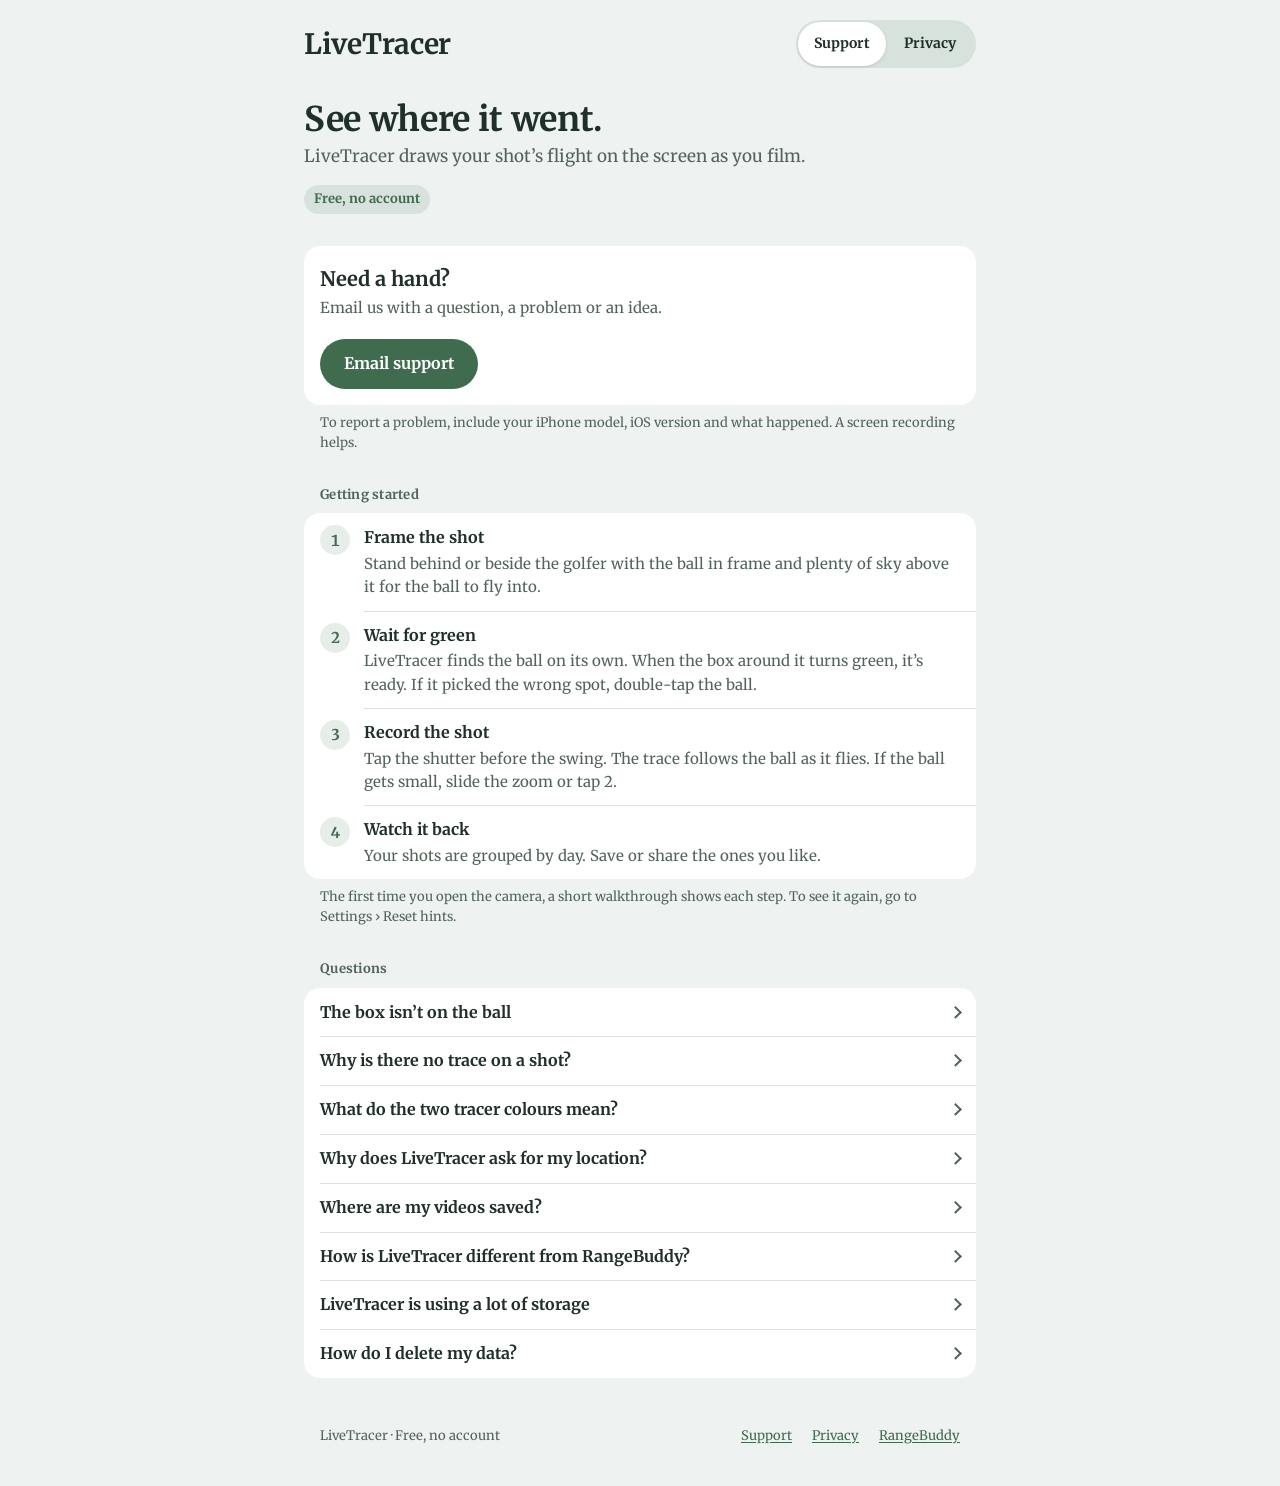
==== livetracer/index.html @ a03ba457 "[feature]: Add the site home page and LiveTracer support and privacy pages The site root had no inde" ====
<!doctype html>
<html lang="en">
<head>
<meta charset="utf-8">
<meta name="viewport" content="width=device-width, initial-scale=1, viewport-fit=cover">
<title>LiveTracer</title>
<meta name="description" content="LiveTracer draws your golf shot’s flight as you film it on iPhone. Help, setup tips and how to reach us.">
<meta name="theme-color" content="#EEF2F1" media="(prefers-color-scheme: light)">
<meta name="theme-color" content="#1F2F2A" media="(prefers-color-scheme: dark)">
<link rel="stylesheet" href="../assets/site.css">
</head>
<body>
<a class="skip" href="#main">Skip to content</a>
<div class="page">
  <header class="banner">
    <a class="brand brand-text" href="./">LiveTracer</a>
    <nav class="segmented" aria-label="Pages">
      <a href="./" aria-current="page">Support</a>
      <a href="privacy/">Privacy</a>
    </nav>
  </header>

  <main id="main">
    <h1 class="title">See where it went.</h1>
    <p class="lede">LiveTracer draws your shot’s flight on the screen as you film.</p>
    <p><span class="badge">Free, no account</span></p>

    <section aria-labelledby="contact-heading">
      <h2 class="visually-hidden" id="contact-heading">Contact</h2>
      <div class="group">
        <div class="hero">
          <div>
            <h3>Need a hand?</h3>
            <p>Email us with a question, a problem or an idea.</p>
          </div>
        </div>
        <div class="actions"><a class="button" href="mailto:keplee99@gmail.com?subject=LiveTracer%20support">Email support</a></div>
      </div>
      <p class="section-footer">To report a problem, include your iPhone model, iOS version and what happened. A screen recording helps.</p>
    </section>

    <section aria-labelledby="start-heading">
      <h2 class="section-header" id="start-heading">Getting started</h2>
      <ol class="group has-icons">
        <li class="row">
          <span class="step-number" aria-hidden="true">1</span>
          <div class="row-body"><p class="row-title">Frame the shot</p><p class="row-text">Stand behind or beside the golfer with the ball in frame and plenty of sky above it for the ball to fly into.</p></div>
        </li>
        <li class="row">
          <span class="step-number" aria-hidden="true">2</span>
          <div class="row-body"><p class="row-title">Wait for green</p><p class="row-text">LiveTracer finds the ball on its own. When the box around it turns green, it’s ready. If it picked the wrong spot, double-tap the ball.</p></div>
        </li>
        <li class="row">
          <span class="step-number" aria-hidden="true">3</span>
          <div class="row-body"><p class="row-title">Record the shot</p><p class="row-text">Tap the shutter before the swing. The trace follows the ball as it flies. If the ball gets small, slide the zoom or tap 2.</p></div>
        </li>
        <li class="row">
          <span class="step-number" aria-hidden="true">4</span>
          <div class="row-body"><p class="row-title">Watch it back</p><p class="row-text">Your shots are grouped by day. Save or share the ones you like.</p></div>
        </li>
      </ol>
      <p class="section-footer">The first time you open the camera, a short walkthrough shows each step. To see it again, go to Settings › Reset hints.</p>
    </section>

    <section aria-labelledby="faq-heading">
      <h2 class="section-header" id="faq-heading">Questions</h2>
      <div class="group">
        <details class="row">
          <summary>The box isn’t on the ball</summary>
          <div class="answer"><p>Double-tap the ball to move the box there. Tap reset to let LiveTracer search on its own again.</p></div>
        </details>
        <details class="row">
          <summary>Why is there no trace on a shot?</summary>
          <div class="answer"><p>The tracer needs to see the ball leave. Wait for the green box before the swing, keep the ball in frame, and avoid filming straight into the sun. Zooming in helps when the ball is far away.</p></div>
        </details>
        <details class="row">
          <summary>What do the two tracer colours mean?</summary>
          <div class="answer"><p><span class="swatch tracer" aria-hidden="true"></span>The tracer colour is where LiveTracer saw the ball.</p><p><span class="swatch projected" aria-hidden="true"></span>Yellow is the projected rest of the flight, estimated from what it saw.</p></div>
        </details>
        <details class="row">
          <summary>Why does LiveTracer ask for my location?</summary>
          <div class="answer"><p>To label each day’s shots with the course or town you were at. It’s optional: say no and your shots simply have no place name. See <a href="privacy/">Privacy</a>.</p></div>
        </details>
        <details class="row">
          <summary>Where are my videos saved?</summary>
          <div class="answer"><p>In LiveTracer on your iPhone, grouped by day. To keep a copy somewhere else, share a shot or save it to Photos.</p></div>
        </details>
        <details class="row">
          <summary>How is LiveTracer different from RangeBuddy?</summary>
          <div class="answer"><p>LiveTracer is for filming one shot at a time and seeing its trace straight away. <a href="../">RangeBuddy</a> sits on a stand at the range and clips every swing of a practice session on its own.</p></div>
        </details>
        <details class="row">
          <summary>LiveTracer is using a lot of storage</summary>
          <div class="answer"><p>Videos take space. Delete shots you no longer need, after saving any you want to keep to Photos.</p></div>
        </details>
        <details class="row">
          <summary>How do I delete my data?</summary>
          <div class="answer"><p>Delete shots in the app, or delete LiveTracer from your iPhone to remove everything it stored.</p></div>
        </details>
      </div>
    </section>
  </main>

  <footer class="footer">
    <span>LiveTracer · Free, no account</span>
    <nav aria-label="Footer"><a href="./">Support</a><a href="privacy/">Privacy</a><a href="../">RangeBuddy</a></nav>
  </footer>
</div>
</body>
</html>
---- assets/site.css ----
/* RangeBuddy site: the app's brand tokens (docs/architecture/brand.md, Original theme) laid out
   like native iOS grouped lists. Sizes are in rem so they follow the reader's text size; on iOS
   Safari `-apple-system-body` makes rem follow Dynamic Type. */

@font-face {
  font-family: "Merriweather";
  src: url("fonts/merriweather-400.woff2") format("woff2");
  font-weight: 400;
  font-style: normal;
  font-display: swap;
}
@font-face {
  font-family: "Merriweather";
  src: url("fonts/merriweather-700.woff2") format("woff2");
  font-weight: 700;
  font-style: normal;
  font-display: swap;
}

/* Brand colour jobs: action, text, secondary text, ground, surface, selection. */
:root {
  color-scheme: light dark;
  --action: #3F6B4F;
  --on-action: #FFFFFF;
  --sage: #8DB09A;
  --text: #1F2F2A;
  --secondary: #52645A;
  --ground: #EEF2F1;
  --surface: #FFFFFF;
  --selection: #B33A0A;
  --tracer: #F05A1A;
  --projected: #FFD60A;
  --separator: rgba(31, 47, 42, 0.14);
  --pill: rgba(63, 107, 79, 0.12);
  --radius-card: 1rem;
  --gutter: max(16px, env(safe-area-inset-left));
  --font: "Merriweather", Georgia, "Times New Roman", serif;
}
@media (prefers-color-scheme: dark) {
  :root:not([data-theme="light"]) {
    --action: #8DB99E;
    --on-action: #1F2F2A;
    --sage: #8DB99E;
    --text: #EEF2F1;
    --secondary: #B9C8BF;
    --ground: #1F2F2A;
    --surface: #293C33;
    --selection: #FF9B6B;
    --separator: rgba(238, 242, 241, 0.16);
    --pill: rgba(141, 185, 158, 0.16);
  }
}
:root[data-theme="dark"] {
  --action: #8DB99E;
  --on-action: #1F2F2A;
  --sage: #8DB99E;
  --text: #EEF2F1;
  --secondary: #B9C8BF;
  --ground: #1F2F2A;
  --surface: #293C33;
  --selection: #FF9B6B;
  --separator: rgba(238, 242, 241, 0.16);
  --pill: rgba(141, 185, 158, 0.16);
}
/* Increase Contrast: secondary text and separators move a step towards the text colour. */
@media (prefers-contrast: more) {
  :root { --secondary: var(--text); --separator: rgba(31, 47, 42, 0.4); }
  @media (prefers-color-scheme: dark) {
    :root:not([data-theme="light"]) { --separator: rgba(238, 242, 241, 0.45); }
  }
}

@supports (font: -apple-system-body) {
  html { font: -apple-system-body; }
}

*, *::before, *::after { box-sizing: border-box; }

body {
  margin: 0;
  background: var(--ground);
  color: var(--text);
  font-family: var(--font);
  font-size: 1rem;
  line-height: 1.55;
  -webkit-text-size-adjust: 100%;
  text-rendering: optimizeLegibility;
}

a { color: var(--action); text-underline-offset: 0.15em; }
a:hover { text-decoration-thickness: 2px; }
:focus-visible { outline: 3px solid var(--action); outline-offset: 2px; border-radius: 6px; }

.skip {
  position: absolute; left: -9999px; top: 0;
  background: var(--surface); color: var(--text); padding: 0.75rem 1rem;
}
.skip:focus { left: var(--gutter); top: 0.5rem; z-index: 2; }

.page {
  max-width: 44rem;
  margin: 0 auto;
  padding: max(1.25rem, env(safe-area-inset-top)) max(var(--gutter), env(safe-area-inset-right))
           max(2.5rem, env(safe-area-inset-bottom)) var(--gutter);
}

/* Banner: wordmark then logo, the golfer's feet on the wordmark's baseline (brand: home banner). */
.banner { display: flex; flex-wrap: wrap; align-items: center; justify-content: space-between; gap: 1rem; }
.brand { display: inline-flex; align-items: flex-end; gap: 0.3rem; color: var(--text); text-decoration: none; }
.wordmark {
  display: block;
  height: 2rem;
  aspect-ratio: 292.8 / 64;
  background: currentColor;
  -webkit-mask: url("rangebuddy-wordmark.svg") no-repeat left center / contain;
          mask: url("rangebuddy-wordmark.svg") no-repeat left center / contain;
}
.brand picture, .brand img {
  display: block;
  height: 2.3rem; /* 1.15 × the wordmark image */
  width: auto;
  margin-bottom: 0.41rem; /* the wordmark's descender space (20.3 % of its height) */
}

/* A native segmented control, as links between the two pages. */
.segmented {
  display: inline-flex;
  padding: 2px;
  border-radius: 999px;
  background: var(--pill);
}
.segmented a {
  min-height: 44px;
  min-width: 5.5rem;
  padding: 0.5rem 1rem;
  display: inline-flex; align-items: center; justify-content: center;
  border-radius: 999px;
  color: var(--text);
  font-size: 0.875rem;
  font-weight: 700;
  text-decoration: none;
}
.segmented a[aria-current="page"] {
  background: var(--surface);
  box-shadow: 0 1px 3px rgba(0, 0, 0, 0.12);
}

/* Large title, like a navigation bar's. */
.title { margin: 2rem 0 0.25rem; font-size: 2.125rem; line-height: 1.15; font-weight: 700; letter-spacing: -0.01em; }
.lede { margin: 0 0 0.5rem; color: var(--secondary); font-size: 1.0625rem; }
.updated { margin: 0; color: var(--secondary); font-size: 0.8125rem; }

/* Inset grouped sections. */
section { margin-top: 2rem; }
.section-header {
  margin: 0 0 0.5rem;
  padding: 0 1rem;
  color: var(--secondary);
  font-size: 0.8125rem;
  font-weight: 700;
  letter-spacing: 0.02em;
}
.section-footer { margin: 0.5rem 0 0; padding: 0 1rem; color: var(--secondary); font-size: 0.8125rem; }
.group {
  margin: 0;
  padding: 0;
  list-style: none;
  background: var(--surface);
  border-radius: var(--radius-card);
  overflow: hidden;
}
.row {
  position: relative;
  display: flex;
  align-items: flex-start;
  gap: 0.875rem;
  min-height: 44px;
  padding: 0.75rem 1rem;
}
/* Separators inset to the text, as in iOS lists. */
.row + .row::before {
  content: "";
  position: absolute;
  top: 0; right: 0; left: var(--separator-inset, 1rem);
  border-top: 1px solid var(--separator);
}
.group.has-icons { --separator-inset: 3.75rem; }
.row-body { flex: 1 1 auto; min-width: 0; }
.row-title { margin: 0; font-weight: 700; }
.row-text { margin: 0.125rem 0 0; color: var(--secondary); font-size: 0.9375rem; }
.row-value { flex: none; color: var(--secondary); }
.row.summary { align-items: center; }

/* A rounded-square icon tile, like Settings rows. */
.tile {
  flex: none;
  width: 1.875rem; height: 1.875rem;
  margin-top: 0.1rem;
  border-radius: 0.5rem;
  display: grid; place-items: center;
  background: var(--action);
  color: var(--on-action);
}
.tile svg { width: 1.125rem; height: 1.125rem; }

.prose { padding: 1rem; }
.prose p { margin: 0; }
.prose p + p, .prose ul { margin-top: 0.75rem; }
.prose ul { padding-left: 1.25rem; margin-bottom: 0; }
.prose li + li { margin-top: 0.375rem; }

/* The highlight card that opens each page. */
.hero { padding: 1.25rem 1rem; display: flex; gap: 1rem; align-items: center; }
.hero img { flex: none; width: 3.5rem; height: 3.5rem; border-radius: 0.875rem; }
.hero h2, .hero h3 { margin: 0; font-size: 1.25rem; line-height: 1.3; }
.visually-hidden {
  position: absolute; width: 1px; height: 1px; overflow: hidden;
  clip: rect(0 0 0 0); clip-path: inset(50%); white-space: nowrap;
}
.hero p { margin: 0.25rem 0 0; color: var(--secondary); font-size: 0.9375rem; }

/* Disclosure rows for questions. */
details.row { display: block; padding: 0; }
details.row summary {
  list-style: none;
  cursor: pointer;
  display: flex; align-items: center; gap: 0.75rem;
  min-height: 44px;
  padding: 0.75rem 1rem;
  font-weight: 700;
}
details.row summary::-webkit-details-marker { display: none; }
details.row summary::after {
  content: "";
  flex: none;
  margin-left: auto;
  width: 0.55rem; height: 0.55rem;
  border-right: 2px solid var(--secondary);
  border-bottom: 2px solid var(--secondary);
  transform: rotate(-45deg);
  transition: transform 0.2s ease;
}
details.row[open] summary::after { transform: rotate(45deg); }
details.row .answer { padding: 0 1rem 1rem; color: var(--secondary); font-size: 0.9375rem; }
details.row .answer p { margin: 0; }
details.row .answer p + p { margin-top: 0.5rem; }

/* Numbered steps. */
.step-number {
  flex: none;
  width: 1.875rem; height: 1.875rem;
  border-radius: 999px;
  display: grid; place-items: center;
  background: var(--pill);
  color: var(--action);
  font-weight: 700;
  font-size: 0.9375rem;
  font-variant-numeric: tabular-nums;
}

/* The tracer's two colours, as in the export badge. */
.swatch { display: inline-block; width: 1rem; height: 0.25rem; border-radius: 2px; vertical-align: middle; margin-right: 0.35rem; }
.swatch.tracer { background: var(--tracer); }
.swatch.projected { background: var(--projected); }

/* The one primary action: a filled capsule. */
.button {
  display: inline-flex; align-items: center; justify-content: center; gap: 0.5rem;
  min-height: 50px;
  padding: 0.75rem 1.5rem;
  border-radius: 999px;
  background: var(--action);
  color: var(--on-action);
  font-weight: 700;
  text-decoration: none;
}
.button:hover { filter: brightness(1.06); text-decoration: none; }
.actions { padding: 0 1rem 1rem; }

.badge {
  display: inline-block;
  padding: 0.25rem 0.625rem;
  border-radius: 999px;
  background: var(--pill);
  color: var(--action);
  font-size: 0.8125rem;
  font-weight: 700;
}

.footer {
  margin-top: 3rem;
  padding: 0 1rem;
  color: var(--secondary);
  font-size: 0.8125rem;
  display: flex; flex-wrap: wrap; gap: 0.5rem 1.25rem; justify-content: space-between;
}
.footer nav { display: flex; gap: 1.25rem; }

@media (max-width: 30rem) {
  .title { font-size: 1.875rem; margin-top: 1.5rem; }
  .segmented { width: 100%; }
  .segmented a { flex: 1 1 0; min-width: 0; }
  .button { width: 100%; }
}

@media (prefers-reduced-motion: reduce) {
  details.row summary::after { transition: none; }
}

/* LiveTracer has no logo yet (brand.md): its name in Merriweather stands in for it. */
.brand-text { font-size: 1.75rem; font-weight: 700; line-height: 1; letter-spacing: -0.01em; padding: 0.4rem 0; }

/* App rows on the home page: a linked row with a chevron, like a navigation list. */
a.row { color: var(--text); text-decoration: none; align-items: center; }
a.row:hover .row-title { text-decoration: underline; text-underline-offset: 0.15em; }
a.row::after {
  content: "";
  flex: none;
  width: 0.5rem; height: 0.5rem;
  border-right: 2px solid var(--secondary);
  border-bottom: 2px solid var(--secondary);
  transform: rotate(-45deg);
}
.group.links { margin-top: 0.75rem; }
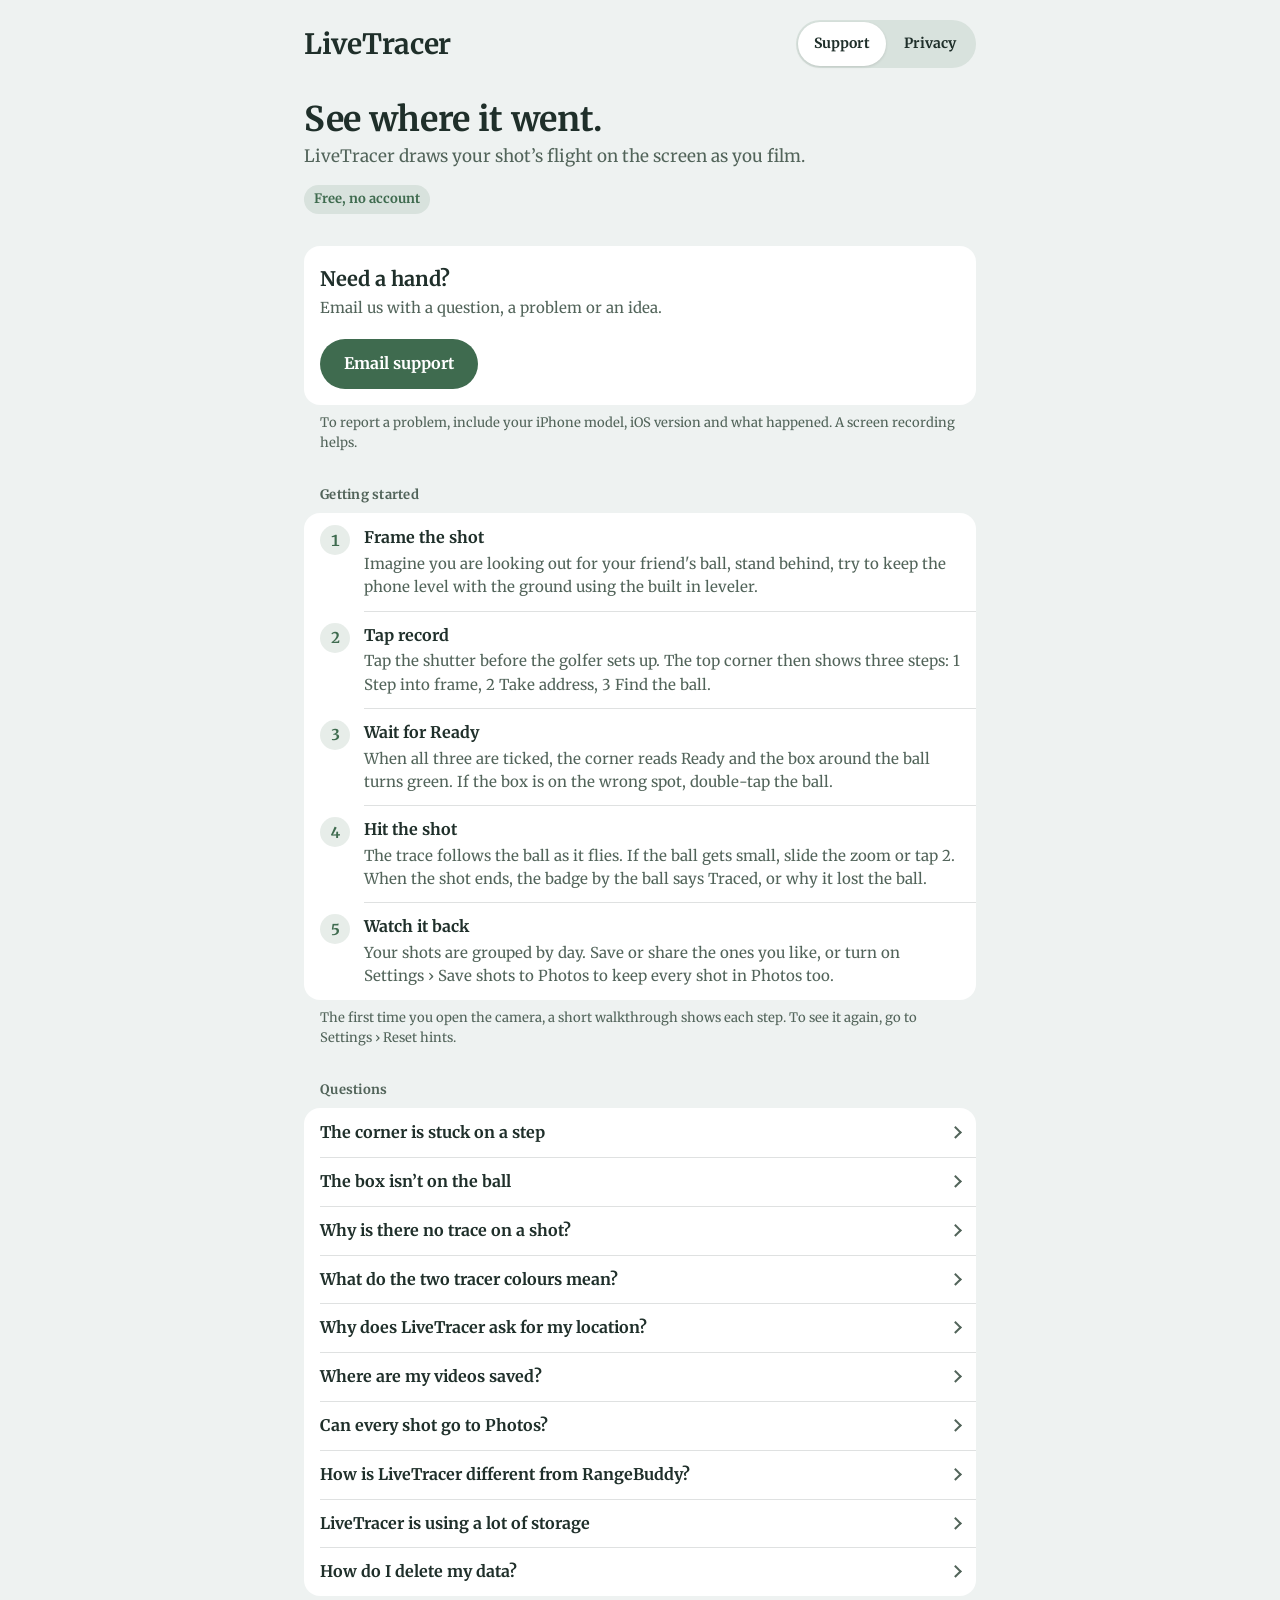
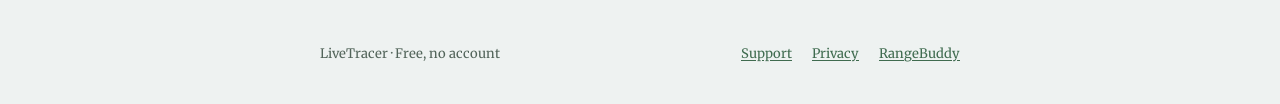
==== commit 615ca26c: "[feature]: Write Getting started and Questions from the app's FAQ file The support page's Getting st" ====
--- a/livetracer/index.html
+++ b/livetracer/index.html
@@ -39,24 +39,29 @@
       <p class="section-footer">To report a problem, include your iPhone model, iOS version and what happened. A screen recording helps.</p>
     </section>
 
+    <!-- faq:begin Apps/LiveTracer/LiveTracer/Support/faq.json (generated by Tools/Support/render_site_faq.py; edit the FAQ file, not this) -->
     <section aria-labelledby="start-heading">
       <h2 class="section-header" id="start-heading">Getting started</h2>
       <ol class="group has-icons">
         <li class="row">
           <span class="step-number" aria-hidden="true">1</span>
-          <div class="row-body"><p class="row-title">Frame the shot</p><p class="row-text">Stand behind or beside the golfer with the ball in frame and plenty of sky above it for the ball to fly into.</p></div>
+          <div class="row-body"><p class="row-title">Frame the shot</p><p class="row-text">Imagine you are looking out for your friend's ball, stand behind, try to keep the phone level with the ground using the built in leveler.</p></div>
         </li>
         <li class="row">
           <span class="step-number" aria-hidden="true">2</span>
-          <div class="row-body"><p class="row-title">Wait for green</p><p class="row-text">LiveTracer finds the ball on its own. When the box around it turns green, it’s ready. If it picked the wrong spot, double-tap the ball.</p></div>
+          <div class="row-body"><p class="row-title">Tap record</p><p class="row-text">Tap the shutter before the golfer sets up. The top corner then shows three steps: 1 Step into frame, 2 Take address, 3 Find the ball.</p></div>
         </li>
         <li class="row">
           <span class="step-number" aria-hidden="true">3</span>
-          <div class="row-body"><p class="row-title">Record the shot</p><p class="row-text">Tap the shutter before the swing. The trace follows the ball as it flies. If the ball gets small, slide the zoom or tap 2.</p></div>
+          <div class="row-body"><p class="row-title">Wait for Ready</p><p class="row-text">When all three are ticked, the corner reads Ready and the box around the ball turns green. If the box is on the wrong spot, double-tap the ball.</p></div>
         </li>
         <li class="row">
           <span class="step-number" aria-hidden="true">4</span>
-          <div class="row-body"><p class="row-title">Watch it back</p><p class="row-text">Your shots are grouped by day. Save or share the ones you like.</p></div>
+          <div class="row-body"><p class="row-title">Hit the shot</p><p class="row-text">The trace follows the ball as it flies. If the ball gets small, slide the zoom or tap 2. When the shot ends, the badge by the ball says Traced, or why it lost the ball.</p></div>
+        </li>
+        <li class="row">
+          <span class="step-number" aria-hidden="true">5</span>
+          <div class="row-body"><p class="row-title">Watch it back</p><p class="row-text">Your shots are grouped by day. Save or share the ones you like, or turn on Settings › Save shots to Photos to keep every shot in Photos too.</p></div>
         </li>
       </ol>
       <p class="section-footer">The first time you open the camera, a short walkthrough shows each step. To see it again, go to Settings › Reset hints.</p>
@@ -65,40 +70,49 @@
     <section aria-labelledby="faq-heading">
       <h2 class="section-header" id="faq-heading">Questions</h2>
       <div class="group">
-        <details class="row">
+        <details class="row" id="corner-stuck">
+          <summary>The corner is stuck on a step</summary>
+          <div class="answer"><p>Step into frame: get the golfer’s whole body in the picture. Take address: the golfer stands still over the ball for a moment. Find the ball: if LiveTracer doesn’t find it, double-tap the ball.</p></div>
+        </details>
+        <details class="row" id="box-not-on-ball">
           <summary>The box isn’t on the ball</summary>
           <div class="answer"><p>Double-tap the ball to move the box there. Tap reset to let LiveTracer search on its own again.</p></div>
         </details>
-        <details class="row">
+        <details class="row" id="no-trace">
           <summary>Why is there no trace on a shot?</summary>
-          <div class="answer"><p>The tracer needs to see the ball leave. Wait for the green box before the swing, keep the ball in frame, and avoid filming straight into the sun. Zooming in helps when the ball is far away.</p></div>
+          <div class="answer"><p>The tracer needs to see the ball leave. Wait for Ready and the green box before the swing, keep the ball in frame, and avoid filming straight into the sun. Zooming in helps when the ball is far away.</p><p>If the badge says Camera lost, the picture moved too fast or showed too little background to follow. Move the phone smoothly and keep some ground or trees in view.</p></div>
         </details>
-        <details class="row">
+        <details class="row" id="tracer-colours">
           <summary>What do the two tracer colours mean?</summary>
           <div class="answer"><p><span class="swatch tracer" aria-hidden="true"></span>The tracer colour is where LiveTracer saw the ball.</p><p><span class="swatch projected" aria-hidden="true"></span>Yellow is the projected rest of the flight, estimated from what it saw.</p></div>
         </details>
-        <details class="row">
+        <details class="row" id="location">
           <summary>Why does LiveTracer ask for my location?</summary>
           <div class="answer"><p>To label each day’s shots with the course or town you were at. It’s optional: say no and your shots simply have no place name. See <a href="privacy/">Privacy</a>.</p></div>
         </details>
-        <details class="row">
+        <details class="row" id="videos-saved">
           <summary>Where are my videos saved?</summary>
           <div class="answer"><p>In LiveTracer on your iPhone, grouped by day. To keep a copy somewhere else, share a shot or save it to Photos.</p></div>
         </details>
-        <details class="row">
+        <details class="row" id="save-to-photos">
+          <summary>Can every shot go to Photos?</summary>
+          <div class="answer"><p>Yes. Turn on Settings › Save shots to Photos. Each shot is saved with its tracer as soon as it’s ready, and stays in LiveTracer too.</p></div>
+        </details>
+        <details class="row" id="vs-rangebuddy">
           <summary>How is LiveTracer different from RangeBuddy?</summary>
           <div class="answer"><p>LiveTracer is for filming one shot at a time and seeing its trace straight away. <a href="../">RangeBuddy</a> sits on a stand at the range and clips every swing of a practice session on its own.</p></div>
         </details>
-        <details class="row">
+        <details class="row" id="storage">
           <summary>LiveTracer is using a lot of storage</summary>
           <div class="answer"><p>Videos take space. Delete shots you no longer need, after saving any you want to keep to Photos.</p></div>
         </details>
-        <details class="row">
+        <details class="row" id="delete-data">
           <summary>How do I delete my data?</summary>
           <div class="answer"><p>Delete shots in the app, or delete LiveTracer from your iPhone to remove everything it stored.</p></div>
         </details>
       </div>
     </section>
+    <!-- faq:end -->
   </main>
 
   <footer class="footer">
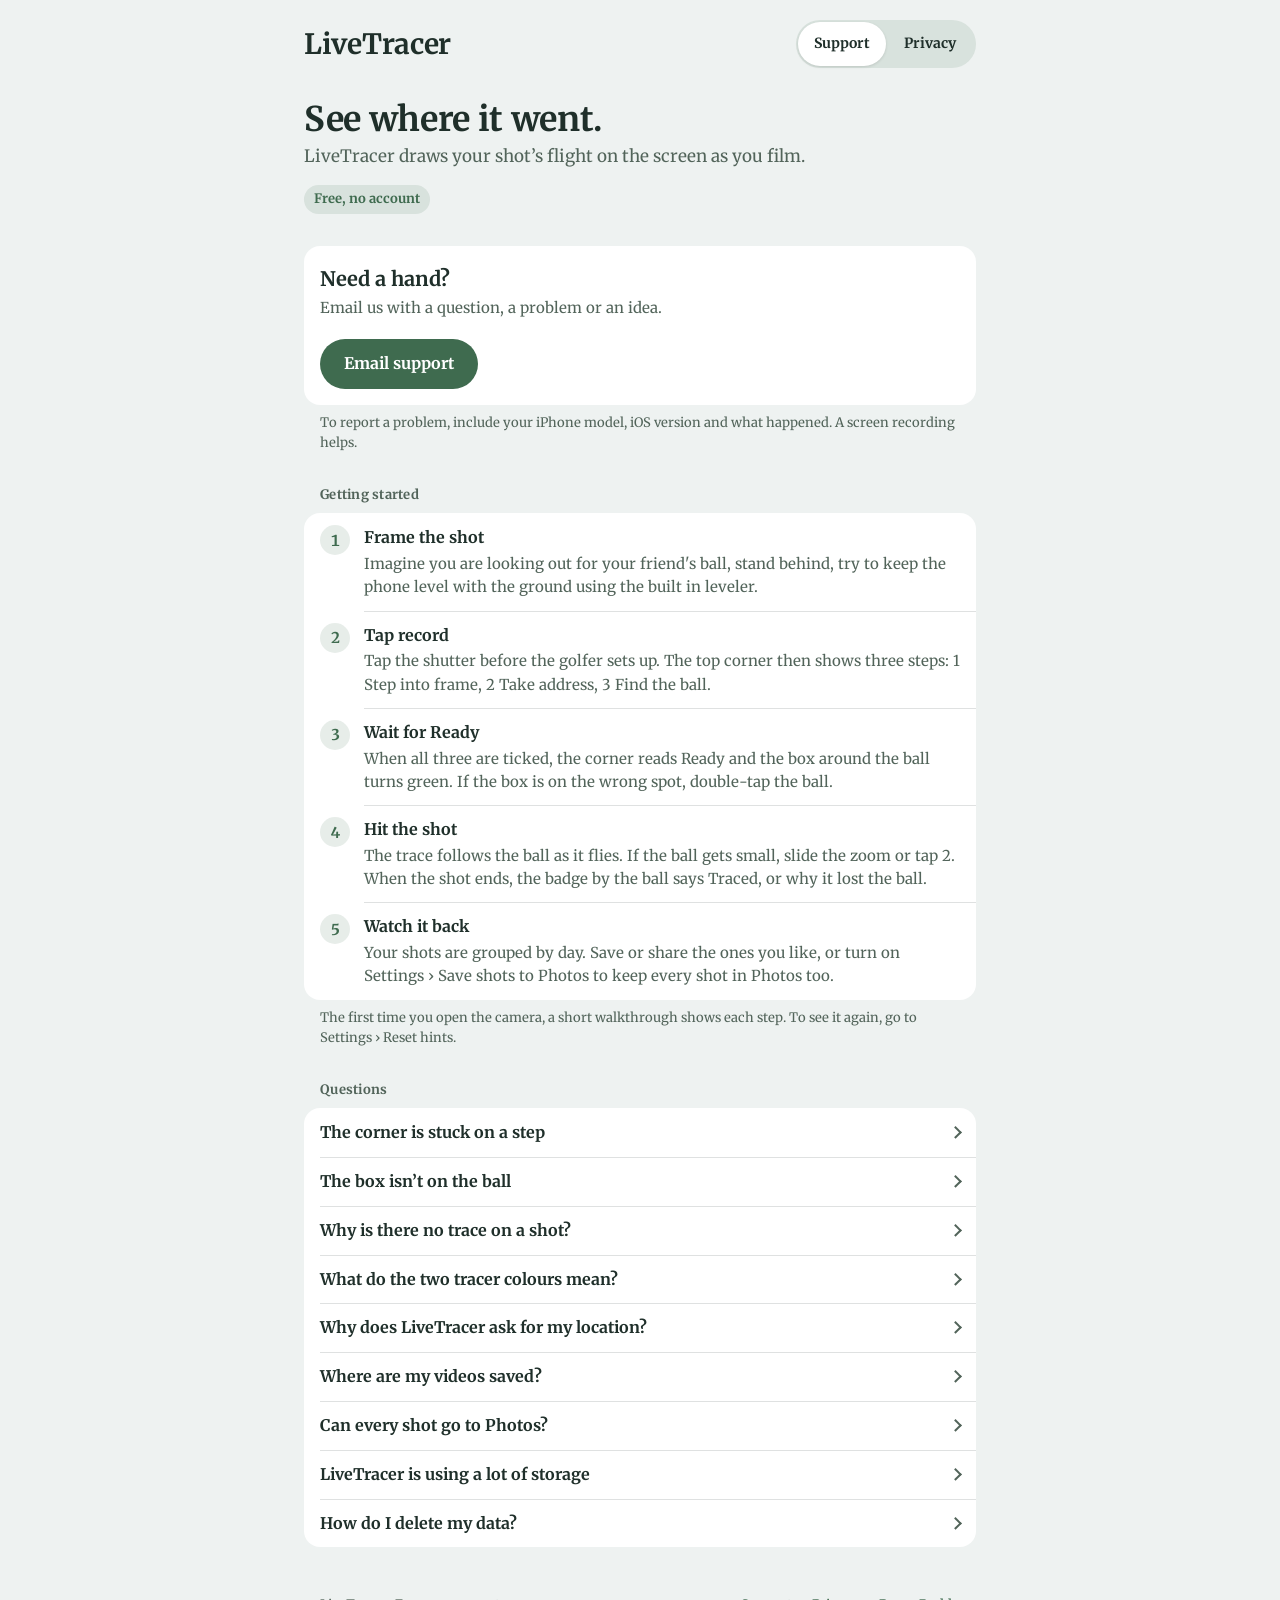
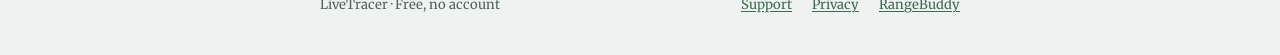
==== commit f66b2efa: "[feature]: Drop the RangeBuddy comparison from the LiveTracer FAQ Re-rendered from SimpleTracer's Su" ====
--- a/livetracer/index.html
+++ b/livetracer/index.html
@@ -98,10 +98,6 @@
           <summary>Can every shot go to Photos?</summary>
           <div class="answer"><p>Yes. Turn on Settings › Save shots to Photos. Each shot is saved with its tracer as soon as it’s ready, and stays in LiveTracer too.</p></div>
         </details>
-        <details class="row" id="vs-rangebuddy">
-          <summary>How is LiveTracer different from RangeBuddy?</summary>
-          <div class="answer"><p>LiveTracer is for filming one shot at a time and seeing its trace straight away. <a href="../">RangeBuddy</a> sits on a stand at the range and clips every swing of a practice session on its own.</p></div>
-        </details>
         <details class="row" id="storage">
           <summary>LiveTracer is using a lot of storage</summary>
           <div class="answer"><p>Videos take space. Delete shots you no longer need, after saving any you want to keep to Photos.</p></div>
